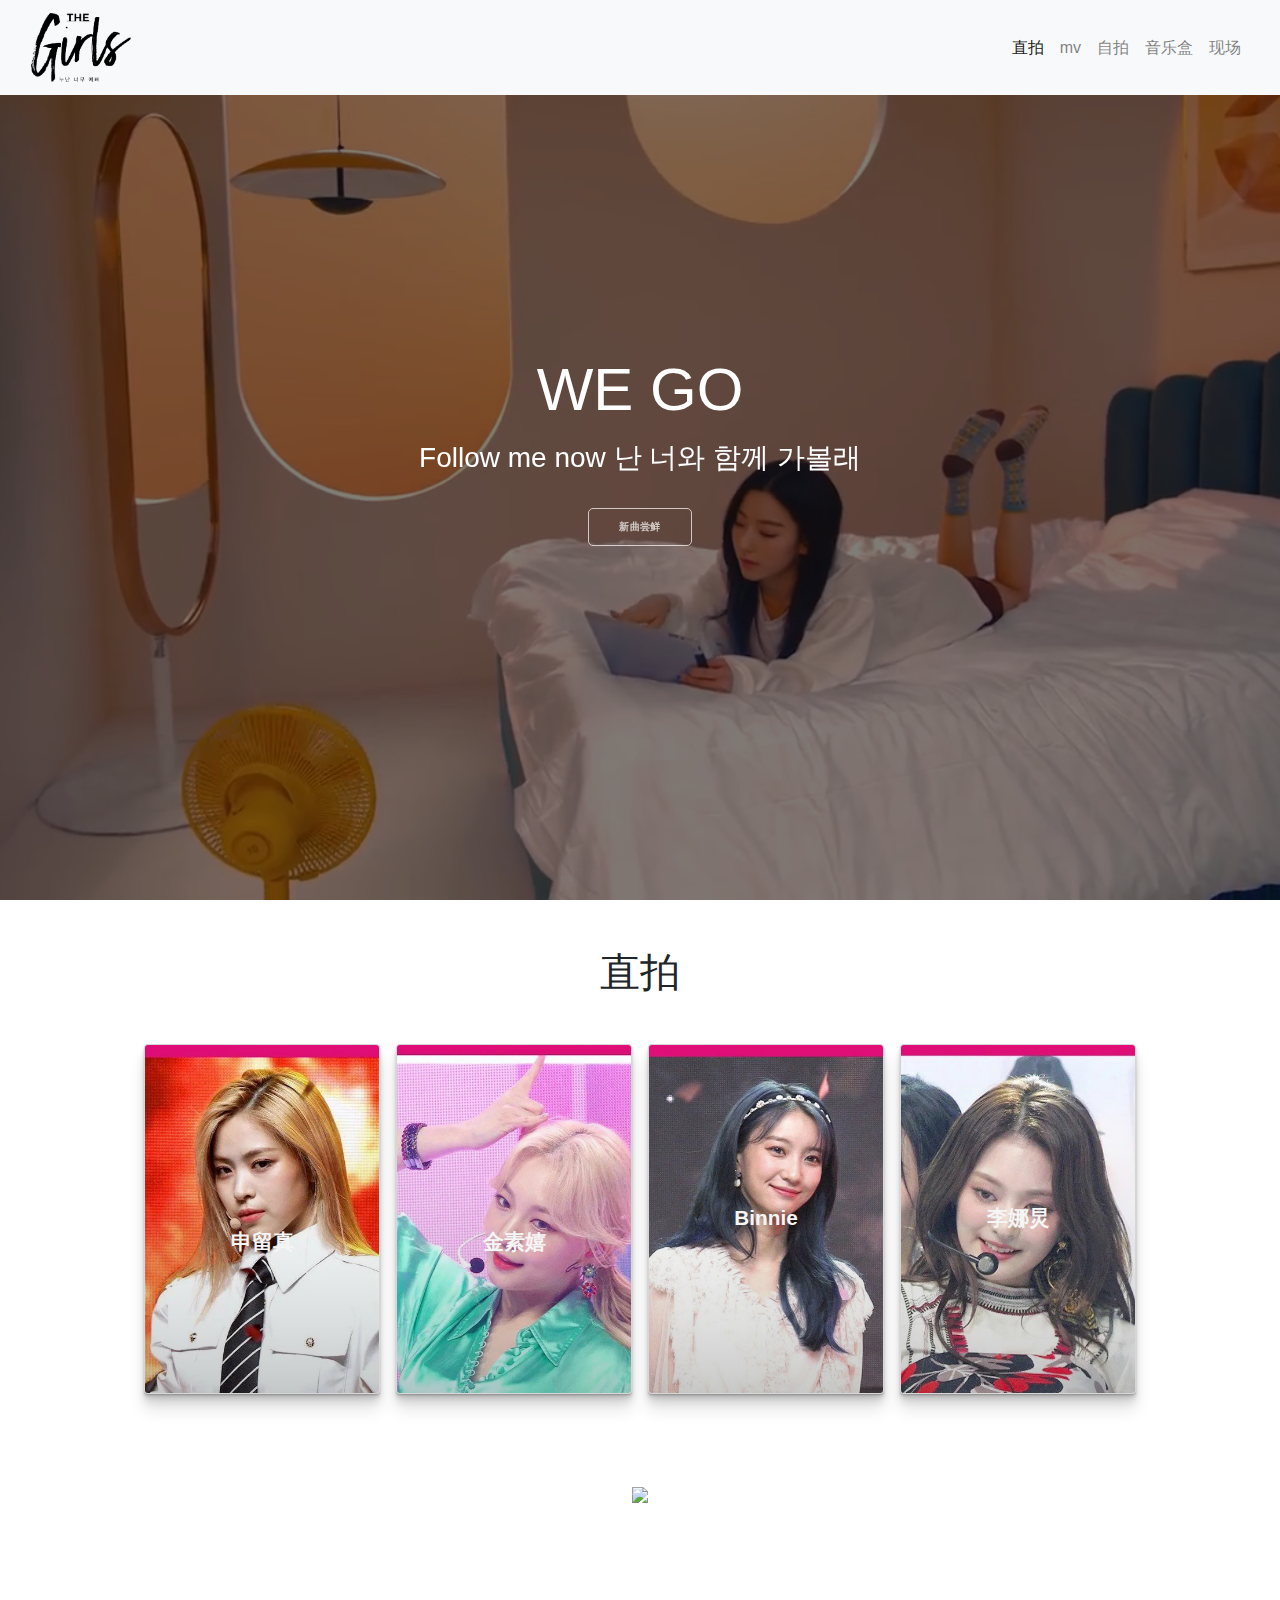
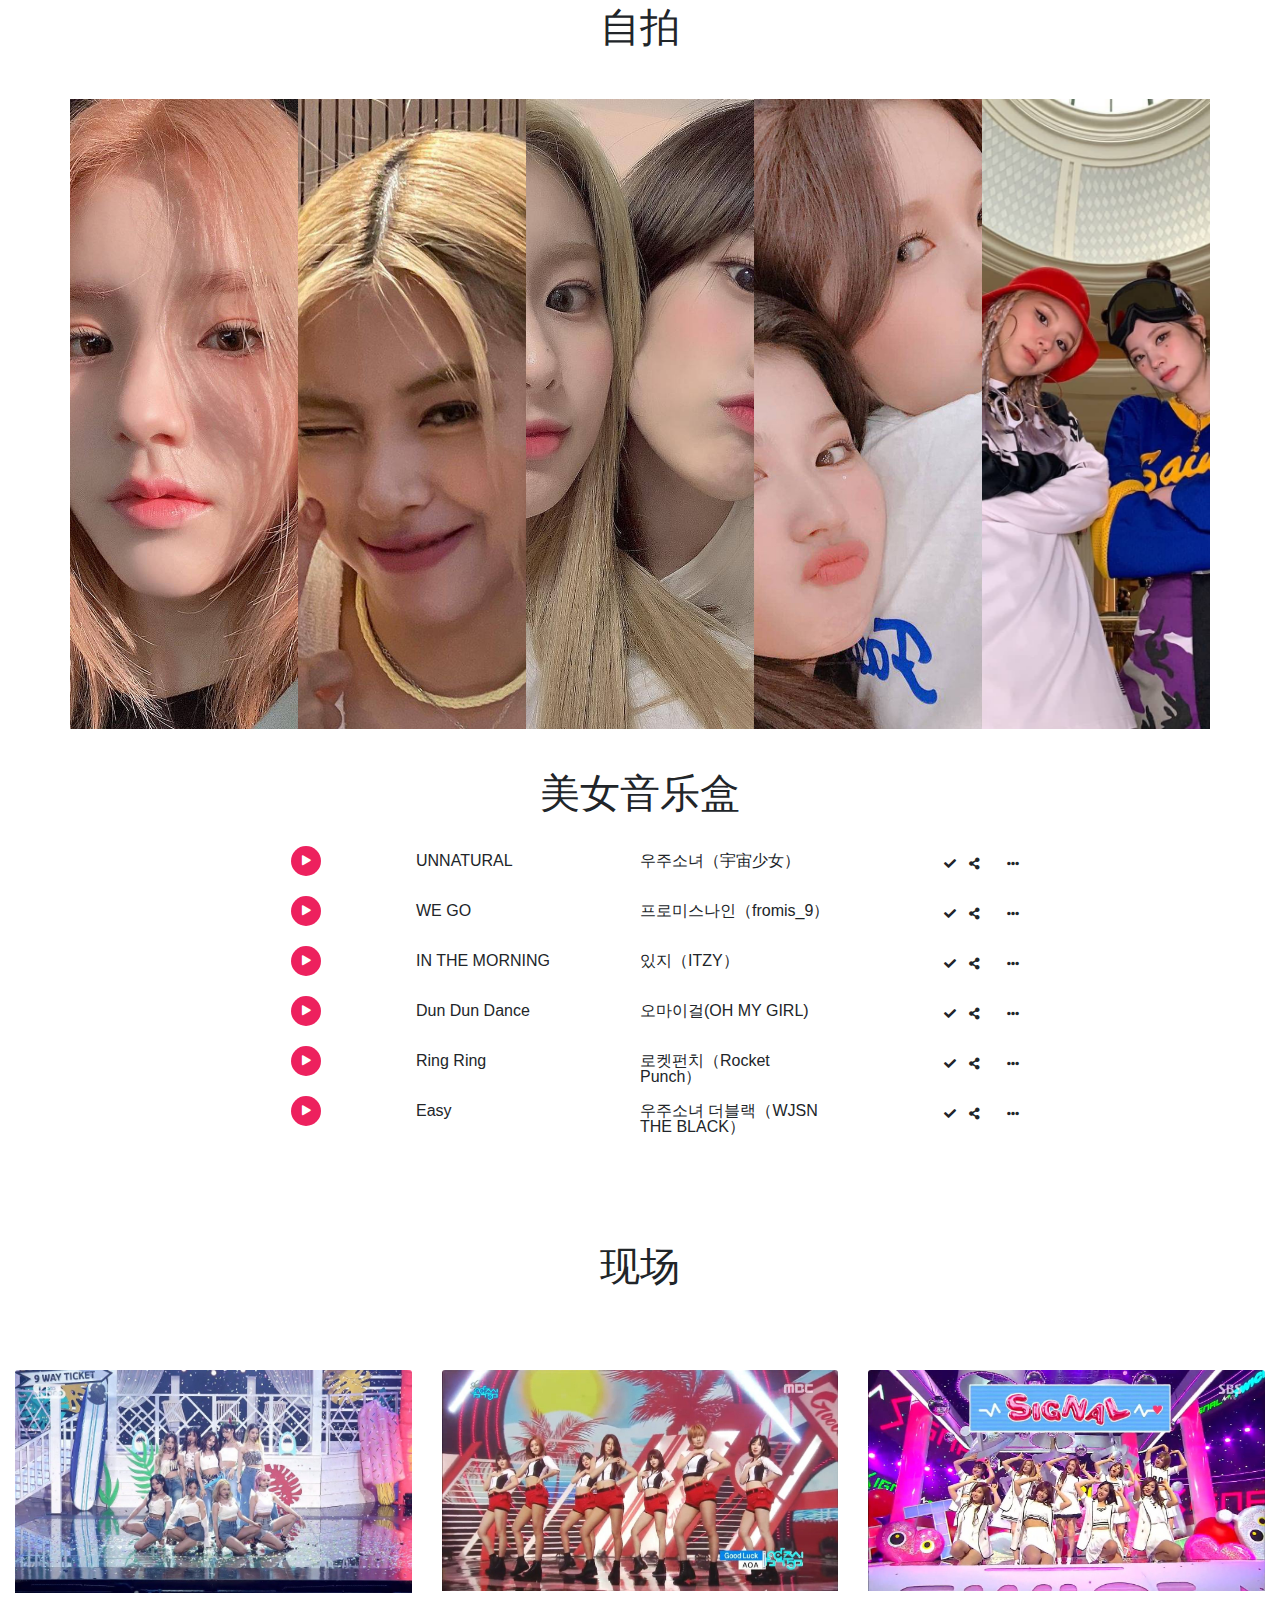
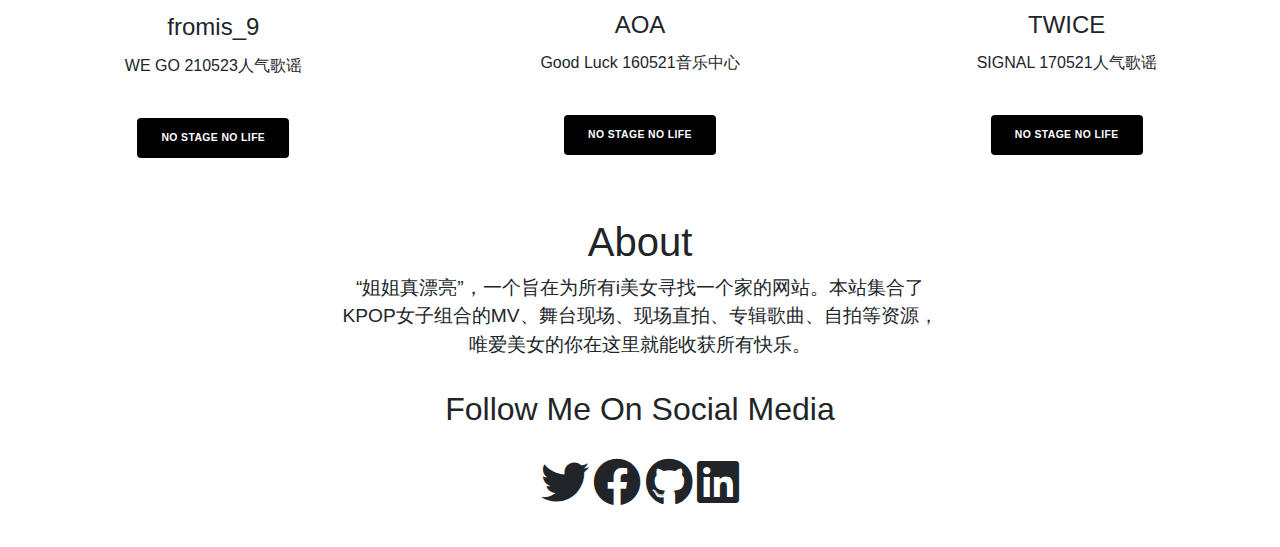
==== qizhongzuoye/index.html @ 553e5d80 "Add files via upload" ====
<!doctype html>
<html lang="zh-cmn-Hans">

<head>
    <!-- Required meta tags -->
    <meta charset="utf-8">
    <meta name="viewport" content="width=device-width, initial-scale=1, shrink-to-fit=no">

    <!-- Bootstrap CSS -->
    <link rel="stylesheet" href="https://stackpath.bootstrapcdn.com/bootstrap/4.4.1/css/bootstrap.min.css"
        integrity="sha384-Vkoo8x4CGsO3+Hhxv8T/Q5PaXtkKtu6ug5TOeNV6gBiFeWPGFN9MuhOf23Q9Ifjh" crossorigin="anonymous">

    <title>姐姐真漂亮</title>
    <link href="style1.css" rel="stylesheet">
    <link rel='stylesheet' href='https://cdnjs.cloudflare.com/ajax/libs/font-awesome/5.13.0/css/all.min.css'>
</head>

<body>
    <!-- <Navigation> -->
    <nav class="navbar navbar-expand-md navbar-light bg-light fixed-top">
        <div class="container-fluid">
            <a id="bu" class="navbar-brand" href="#"><img src="img/logo1.png" width="100"></a>
            <button class="navbar-toggler" type="button" data-toggle="collapse" data-target="#navbarResponsive">
                <span class="navbar-toggler-icon"></span>
            </button>
            <div class="collapse navbar-collapse" id="navbarResponsive">
                <ul class="navbar-nav ml-auto">
                    <li class="nav-item active">
                        <a class="nav-link" href="#">直拍</a>
                    </li>
                    <li class="nav-item">
                        <a class="nav-link" href="#">mv</a>
                    </li>
                    <li class="nav-item">
                        <a class="nav-link" href="#">自拍</a>
                    </li>
                    <li class="nav-item">
                        <a class="nav-link" href="#">音乐盒</a>
                    </li>
                    <li class="nav-item">
                        <a class="nav-link" href="#">现场</a>
                    </li>
                </ul>
            </div>
        </div>
    </nav>

    <!-- Video section -->
    <section class="showcase">
        <div class="video-container">
            <video src="mv.mp4" autoplay muted loop></video>
        </div>
        <div class="video-content">
            <h1>WE GO</h1>
            <h3>Follow me now 난 너와 함께 가볼래</h3>
            <a href="https://www.bilibili.com/video/BV1L44y1r77v/?spm_id_from=333.788.recommend_more_video.1" target="_blank" class="btn">新曲尝鲜</a>
        </div>
    </section>


    <!-- <Card Section> -->
    <br>
    <br>
    <h1>直拍</h1>
    <br>
    <main class="page-content">
        <div class="card">
            <div class="content">
                <h2 class="title">申留真</h2>
                <p class="copy">Sorry Not Sorry 210520MCD</p>
                <a href="https://www.bilibili.com/video/BV1fb4y1f7Zx?from=search&seid=12981323701495735032"
                    target="_blank">
                    <button class="btn">观看正片</button>
                </a>
            </div>
        </div>
        <div class="card">
            <div class="content">
                <h2 class="title">金素嬉</h2>
                <p class="copy">Ring Ring 210520MCD</p>
                <a href="https://www.bilibili.com/video/BV1Nq4y1E7M1?from=search&seid=527376627432659193"
                    target="_blank">
                <button class="btn">观看正片</button>
              </a>
            </div>
        </div>
        <div class="card">
            <div class="content">
                <h2 class="title">Binnie</h2>
                <p class="copy">Dear You 210513MCD</p>
                <a href="https://www.bilibili.com/video/BV18V411E7sR?from=search&seid=5433403711639036375"
                    target="_blank">
                <button class="btn">观看正片</button>
              </a>
            </div>
        </div>
        <div class="card">
            <div class="content">
                <h2 class="title">李娜炅</h2>
                <p class="copy">WE GO 210520MCD</p>
                <a href="https://www.bilibili.com/video/BV1964y1d7q9?from=search&seid=15380165243784729582"
                    target="_blank">
                    <button class="btn">观看正片</button>
                </a>
            </div>
        </div>
    </main>

    <!-- </image slider> -->
    <br>
    <br>
    <br>
    <div id="smile" class="carousel slide carousel-fade" data-ride="carousel">
        <ol class="carousel-indicators">
            <li data-target="#smile" data-slide-to="0" class="active"></li>
            <li data-target="#smile" data-slide-to="1"></li>
            <li data-target="#smile" data-slide-to="2"></li>
            <li data-target="#smile" data-slide-to="3"></li>
        </ol>
        <div class="carousel-inner">
            <div class="carousel-item active">
                <img src="img/slide1.jpg" style="width: 100%;">
                <div class="carousel-caption d-none d-md-block">
                    <h5>fromis_9</h5>
                    <p>第二张单曲专辑《9 WAY TICKET》</p>
                </div>
            </div>
            <div class="carousel-item">
                <img src="img/slide2.jpg" style="width: 100%;">
                <div class="carousel-caption d-none d-md-block">
                    <h5>Rocket Punch</h5>
                    <p>第一张单曲专辑《Ring Ring》</p>
                </div>
            </div>
            <div class="carousel-item">
                <img src="img/slide3.jpg" style="width: 100%;">
                <div class="carousel-caption d-none d-md-block">
                    <h5>TWICE</h5>
                    <p>第十张迷你专辑《Taste of Love》</p>
                </div>
            </div>
            <div class="carousel-item">
                <img src="img/slide4.jpg" style="width: 100%;">
                <div class="carousel-caption d-none d-md-block">
                    <h5>WJSN THE BLACK</h5>
                    <p>第一张单曲专辑《My attitude》</p>
                </div>
            </div>
        </div>
        <a class="carousel-control-prev" href="#smile" role="button" data-slide="prev">
            <span class="carousel-control-prev-icon" aria-hidden="true"></span>
            <span class="sr-only">Previous</span>
        </a>
        <a class="carousel-control-next" href="#smile" role="button" data-slide="next">
            <span class="carousel-control-next-icon" aria-hidden="true"></span>
            <span class="sr-only">Next</span>
        </a>
    </div>
    <hr class="my-4">

    <!-- Gallery Section-->
    <br>
    <br>
    <h1>自拍</h1>
    <div class="gallery container">
        <div class="gallery-wrap">
            <div class="item item-1"></div>
            <div class="item item-2"></div>
            <div class="item item-3"></div>
            <div class="item item-4"></div>
            <div class="item item-5"></div>
        </div>
    </div>

    <!-- Playlist Section -->
    <h1>美女音乐盒</h1>
    <div id="playlist"></div>

    <br>
    <br>
    <br>
    <br>
    <!-- <Card2 Section> -->
    <h1>现场</h1>
    <br>
    <br>
    <br>
    <div class="container-fluid">
        <div class="row">
            <div class="col-md-4">
                <div class="card2">
                    <img src="img/wego.jpeg" class="card-img-top">
                    <div class="card-body">
                        <h4 class="card-title text-center">fromis_9</h4>
                        <div style="text-align:center;">
                        <p class="card-text">WE GO 210523人气歌谣</p>
                        <a href="https://www.bilibili.com/video/BV1g64y1y72C?from=search&seid=3614672452175741250" target="_blank" class="btn btn-primary">No Stage No Life</a>
                        </div>
                    </div>
                </div>
            </div>
            <div class="col-md-4">
                <div class="card2">
                    <img src="img/goodluck.jpeg" class="card-img-top">
                    <div class="card-body">
                        <h4 class="card-title text-center">AOA</h4>
                        <div style="text-align:center;">
                        <p class="card-text">Good Luck 160521音乐中心</p>
                        <a href="https://www.bilibili.com/video/BV1oJ411L7KY?from=search&seid=6921126827927871274" target="_blank" class="btn btn-primary">No Stage No Life</a>
                      </div>
                    </div>
                </div>
            </div>
            <div class="col-md-4">
                <div class="card2">
                    <img src="img/signal.jpeg" class="card-img-top">
                    <div class="card-body">
                        <h4 class="card-title text-center">TWICE</h4>
                        <div style="text-align:center;">
                        <p class="card-text">SIGNAL 170521人气歌谣</p>
                        <a href="https://www.bilibili.com/video/BV1LX4y1G7ig?from=search&seid=4646871461143658791" target="_blank" class="btn btn-primary">No Stage No Life</a>
                      </div>
                    </div>
                </div>
            </div>
        </div>
    </div>

    <!-- About Section -->
    <section id="about">
        <h1>About</h1>
        <p>
          “姐姐真漂亮”，一个旨在为所有i美女寻找一个家的网站。本站集合了KPOP女子组合的MV、舞台现场、现场直拍、专辑歌曲、自拍等资源，唯爱美女的你在这里就能收获所有快乐。
        </p>
        <h2>Follow Me On Social Media</h2>
        <div class="social">
            <i class="fab fa-twitter fa-3x"></i>
            <i class="fab fa-facebook fa-3x"></i>
            <i class="fab fa-github fa-3x"></i>
            <i class="fab fa-linkedin fa-3x"></i>
        </div>
    </section>
</body>
<!-- jQuery first, then Popper.js, then Bootstrap JS -->
<script src="https://code.jquery.com/jquery-3.4.1.slim.min.js"
    integrity="sha384-J6qa4849blE2+poT4WnyKhv5vZF5SrPo0iEjwBvKU7imGFAV0wwj1yYfoRSJoZ+n"
    crossorigin="anonymous"></script>
<script src="https://cdn.jsdelivr.net/npm/popper.js@1.16.0/dist/umd/popper.min.js"
    integrity="sha384-Q6E9RHvbIyZFJoft+2mJbHaEWldlvI9IOYy5n3zV9zzTtmI3UksdQRVvoxMfooAo"
    crossorigin="anonymous"></script>
<script src="https://stackpath.bootstrapcdn.com/bootstrap/4.4.1/js/bootstrap.min.js"
    integrity="sha384-wfSDF2E50Y2D1uUdj0O3uMBJnjuUD4Ih7YwaYd1iqfktj0Uod8GCExl3Og8ifwB6"
    crossorigin="anonymous"></script>
<script src='https://use.fontawesome.com/48320372b1.js'></script>
<script src="script.js"></script>

</html>
---- qizhongzuoye/style1.css ----
/* card style */
:root {
  --d: 700ms;
  --e: cubic-bezier(0.19, 1, 0.22, 1);
  --font-sans: "Rubik", sans-serif;
  --font-serif: "Cardo", serif;
}

* {
  box-sizing: border-box;
}

html, body {
  height: 100%;
}

body {
  display: grid;
  place-items: center;
}

.page-content {
  display: grid;
  grid-gap: 1rem;
  padding: 1rem;
  max-width: 1024px;
  margin: 0 auto;
  font-family: var(--font-sans);
}

@media (min-width: 600px) {
  .page-content {
    grid-template-columns: repeat(2, 1fr);
  }
}

@media (min-width: 800px) {
  .page-content {
    grid-template-columns: repeat(4, 1fr);
  }
}

.card {
  position: relative;
  display: flex;
  align-items: flex-end;
  overflow: hidden;
  padding: 1rem;
  width: 100%;
  text-align: center;
  color: whitesmoke;
  background-color: whitesmoke;
  box-shadow: 0 1px 1px rgba(0, 0, 0, 0.1), 0 2px 2px rgba(0, 0, 0, 0.1), 0 4px 4px rgba(0, 0, 0, 0.1), 0 8px 8px rgba(0, 0, 0, 0.1), 0 16px 16px rgba(0, 0, 0, 0.1);
}

@media (min-width: 600px) {
  .card {
    height: 350px;
  }
}

.card:before {
  content: "";
  position: absolute;
  top: 0;
  left: 0;
  width: 100%;
  height: 110%;
  background-size: cover;
  background-position: 0 0;
  transition: transform calc(var(--d) * 1.5) var(--e);
  pointer-events: none;
}

.card:after {
  content: "";
  display: block;
  position: absolute;
  top: 0;
  left: 0;
  width: 100%;
  height: 200%;
  pointer-events: none;
  background-image: linear-gradient(to bottom, rgba(0, 0, 0, 0) 0%, rgba(0, 0, 0, 0.009) 11.7%, rgba(0, 0, 0, 0.034) 22.1%, rgba(0, 0, 0, 0.072) 31.2%, rgba(0, 0, 0, 0.123) 39.4%, rgba(0, 0, 0, 0.182) 46.6%, rgba(0, 0, 0, 0.249) 53.1%, rgba(0, 0, 0, 0.32) 58.9%, rgba(0, 0, 0, 0.394) 64.3%, rgba(0, 0, 0, 0.468) 69.3%, rgba(0, 0, 0, 0.54) 74.1%, rgba(0, 0, 0, 0.607) 78.8%, rgba(0, 0, 0, 0.668) 83.6%, rgba(0, 0, 0, 0.721) 88.7%, rgba(0, 0, 0, 0.762) 94.1%, rgba(0, 0, 0, 0.79) 100%);
  transform: translateY(-50%);
  transition: transform calc(var(--d) * 2) var(--e);
}

.card:nth-child(1):before {
  background-image: url(img/zhipai1.jpeg);
}

.card:nth-child(2):before {
  background-image: url(img/zhipai2.jpeg)}

.card:nth-child(3):before {
  background-image: url(img/zhipai3.jpeg)}

.card:nth-child(4):before {
  background-image: url(img/zhipai4.jpg)}

.content {
  position: relative;
  display: flex;
  flex-direction: column;
  align-items: center;
  width: 100%;
  padding: 1rem;
  transition: transform var(--d) var(--e);
  z-index: 1;
}

.content>*+* {
  margin-top: 1rem;
}

.title {
  font-size: 1.3rem;
  font-weight: bold;
  line-height: 1.2;
}

.copy {
  font-family: var(--font-serif);
  font-size: 1.125rem;
  font-style: italic;
  line-height: 1.35;
}

.btn {
  cursor: pointer;
  margin-top: 1.5rem;
  padding: 0.75rem 1.5rem;
  font-size: 0.65rem;
  font-weight: bold;
  letter-spacing: 0.025rem;
  text-transform: uppercase;
  color: white;
  background-color: black;
  border: none;
}

.btn:hover {
  background-color: #0d0d0d;
}

.btn:focus {
  outline: 1px dashed yellow;
  outline-offset: 3px;
}

@media (hover: hover) and (min-width: 600px) {
  .card:after {
    transform: translateY(0);
  }
  .content {
    transform: translateY(calc(100% - 4.5rem));
  }
  .content>*:not(.title) {
    opacity: 0;
    transform: translateY(1rem);
    transition: transform var(--d) var(--e), opacity var(--d) var(--e);
  }
  .card:hover, .card:focus-within {
    align-items: center;
  }
  .card:hover:before, .card:focus-within:before {
    transform: translateY(-4%);
  }
  .card:hover:after, .card:focus-within:after {
    transform: translateY(-50%);
  }
  .card:hover .content, .card:focus-within .content {
    transform: translateY(0);
  }
  .card:hover .content>*:not(.title), .card:focus-within .content>*:not(.title) {
    opacity: 1;
    transform: translateY(0);
    transition-delay: calc(var(--d) / 8);
  }
  .card:focus-within:before, .card:focus-within:after, .card:focus-within .content, .card:focus-within .content>*:not(.title) {
    transition-duration: 0s;
  }
}

/* playlist style */

#playlist {
  position: relative;
  margin: 10px auto;
  width: 60%;
  border-top: 1px solid rgba(255, 255, 255, 0.1);
}

#play_item {
  position: relative;
  height: 50px;
  border-bottom: 1px solid rgba(255, 255, 255, 0.1);
  overflow: hidden;
  transition: all .4s ease-in-out 0s;
}

#play_item.active, #play_item:hover {
  height: 80px;
  color: #ed215e;
}

.item_gif {
  position: absolute;
  top: -10px;
  left: 20px;
  width: 100px;
  height: 100px;
  border-radius: 100%;
  box-shadow: 0 0 0 10px rgba(255, 255, 255, 0.1);
  opacity: 0;
  overflow: hidden;
  transition: all .4s ease-in-out 0s;
}

.item_gif div {
  width: 100px;
  height: 100px;
}

.active .item_gif, #play_item:hover .item_gif {
  opacity: 1;
}

.item_play {
  position: absolute;
  top: 10px;
  left: 35px;
  height: 30px;
  width: 30px;
  color: #fff;
  text-align: center;
  background: #ed215e;
  border: none;
  border-radius: 100%;
  cursor: pointer;
  z-index: 9;
  transition: all .4s ease-in-out 0s;
}

.item_play.fa-play:before, .item_play.fa-pause:before {
  display: block;
  padding: 9px 0 0 0;
  font-size: 10px;
}

.active .item_play, #play_item:hover .item_play {
  position: absolute;
  top: 40px;
  left: 110px;
  height: 30px;
  width: 30px;
}

.item_name, .item_artist {
  position: absolute;
  left: 160px;
  top: 50%;
  margin: -8px 0 0 0;
  width: 25%;
  font-size: 16px;
  line-height: 16px;
}

.item_artist {
  left: 50%;
}

.item_quote {
  position: absolute;
  right: -50px;
  top: 10px;
  width: 30%;
  text-align: right;
  font-style: italic;
  font-size: 11px;
  font-weight: 100;
  opacity: 0;
  transition: all .4s ease-in-out 0s;
}

.active .item_quote, #play_item:hover .item_quote {
  right: 10px;
  color: rgba(255, 255, 255, .5);
  opacity: 1;
}

.item_icons {
  position: absolute;
  right: 0;
  top: 50%;
  margin: -6px 0 0 0;
  font-size: 12px;
  transition: all .3s ease-in-out 0s;
}

.item_icons .fa {
  margin: 0 5px;
}

.active .item_icons, #play_item:hover .item_icons {
  opacity: 0;
  color: #fff;
}

/* selfie gallery style */
.gallery.container {
  padding: 40px 0;
  margin: 0 auto;
  width: 1140px;
}

.gallery-wrap {
  display: flex;
  flex-direction: row;
  width: 100%;
  height: 70vh;
}

.item {
  flex: 1;
  height: 100%;
  background-position: center;
  background-size: cover;
  background-repeat: none;
  transition: flex 0.8s ease;
}
.item:hover {
  flex: 7;
}

.item-1 {
  background-image: url("img/zipai1.JPG");
}

.item-2 {
  background-image: url("img/zipai2.JPG");
}

.item-3 {
  background-image: url("img/zipai3.JPG");
}

.item-4 {
  background-image: url("img/zipai4.JPG");
}

.item-5 {
  background-image: url("img/zipai5.jpg");
}


/* video section style */
.video-content>a {
	text-decoration: none;
	color: var(--primary-color);
}

.video-content>h1 {
	font-weight: 300;
	font-size: 60px;
	line-height: 1.2;
	margin-bottom: 15px;
}

.showcase {
	height: 100vh;
	display: flex;
	align-items: center;
	justify-content: center;
	text-align: center;
	color: #fff;
	padding: 0 20px;
}

.video-container {
	position: absolute;
	top: 0;
	left: 0;
	width: 100%;
	height: 100%;
	overflow: hidden;
	background: var(--primary-color) url('./https://traversymedia.com/downloads/cover.jpg') no-repeat center
		center/cover;
}

.video-container video {
	min-width: 100%;
	min-height: 100%;
  position: absolute;
	top: 50%;
	left: 50%;
	transform: translate(-50%, -50%);
	object-fit: cover;
}

.video-container:after {
	content: '';
	z-index: 1;
	height: 100%;
	width: 100%;
	top: 0;
	left: 0;
	background: rgba(0, 0, 0, 0.5);
	position: absolute;
}

.video-content {
	z-index: 2;
}

.video-content>.btn {
	display: inline-block;
	padding: 10px 30px;
	background: var(--primary-color);
	color: #fff;
	border-radius: 5px;
	border: solid #fff 1px;
	margin-top: 25px;
	opacity: 0.7;
}

.video-content>.btn:hover {
	transform: scale(0.98);
}

/* about style */
#about {
	padding: 40px;
	text-align: center;
}

#about p {
	font-size: 1.2rem;
	max-width: 600px;
	margin: auto;
}

#about h2 {
	margin: 30px 0;
	color: var(--primary-color);
}

.social a {
	margin: 0 5px;
}
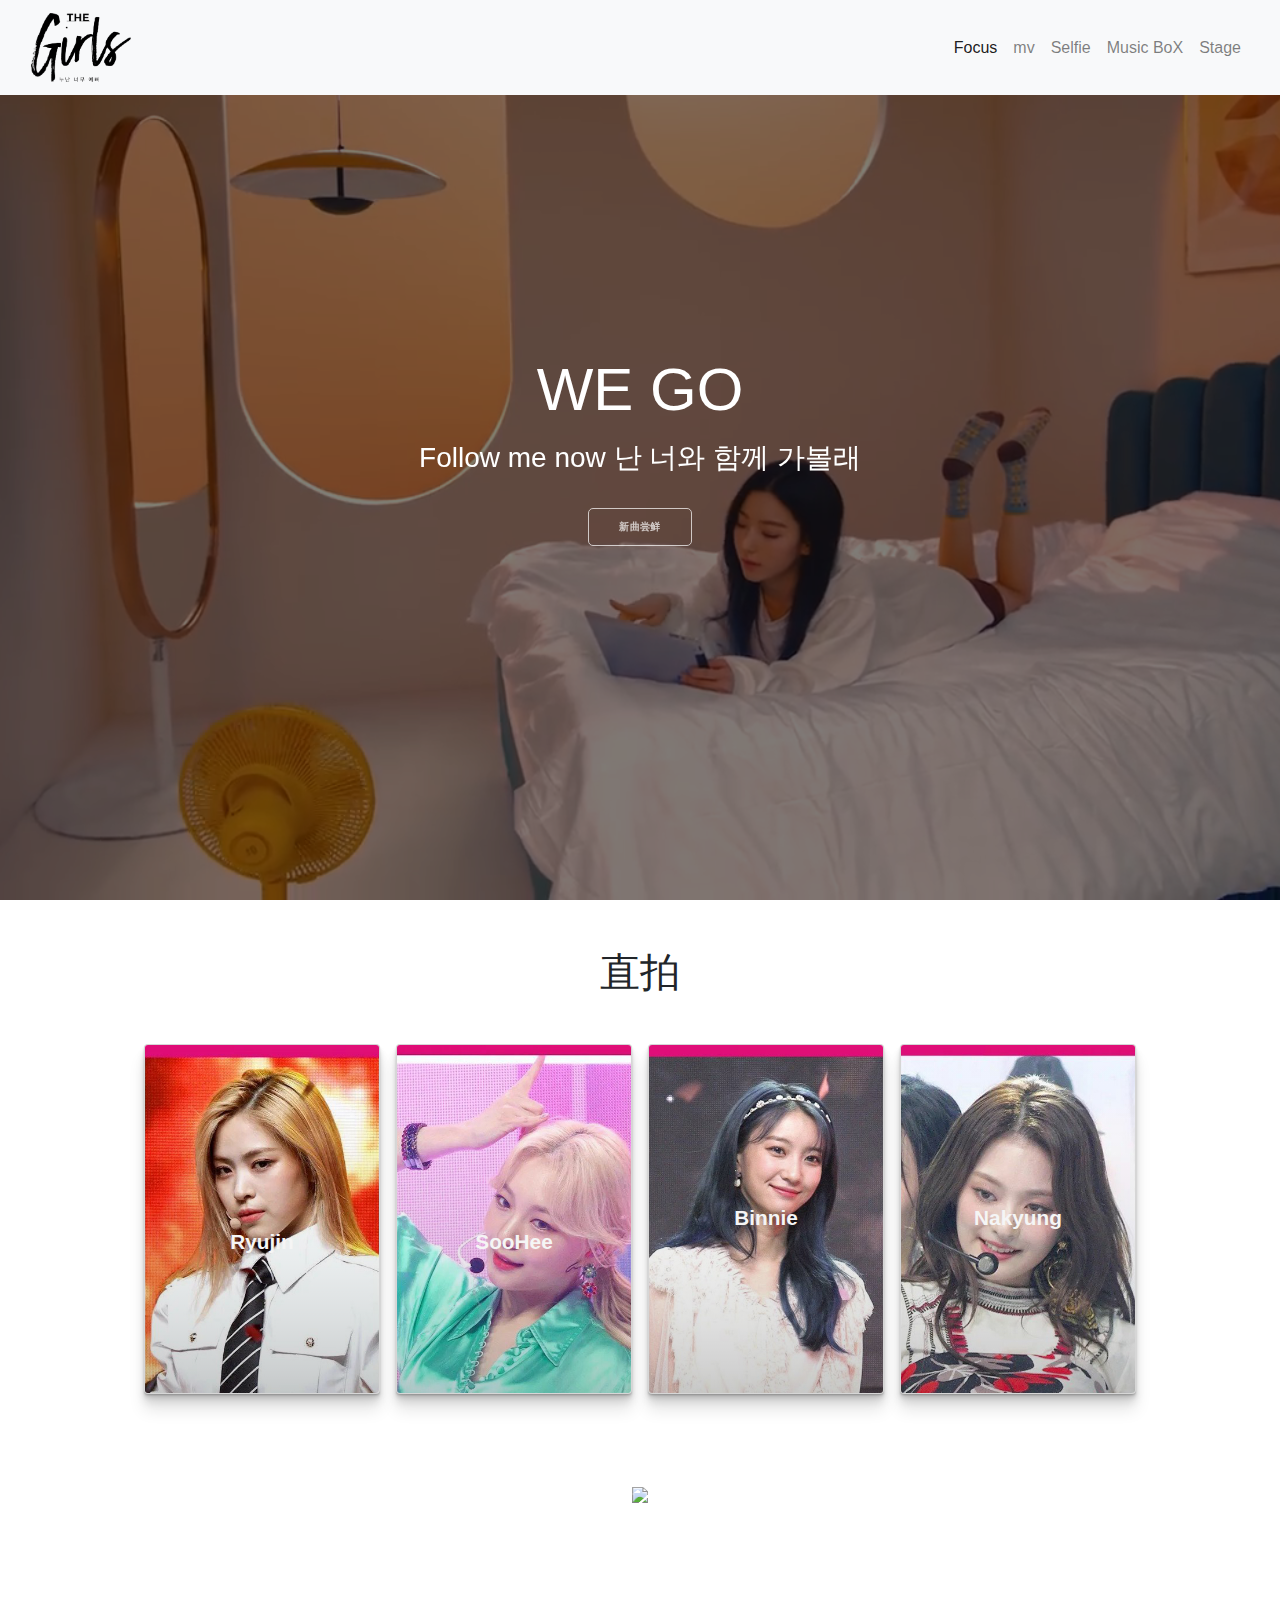
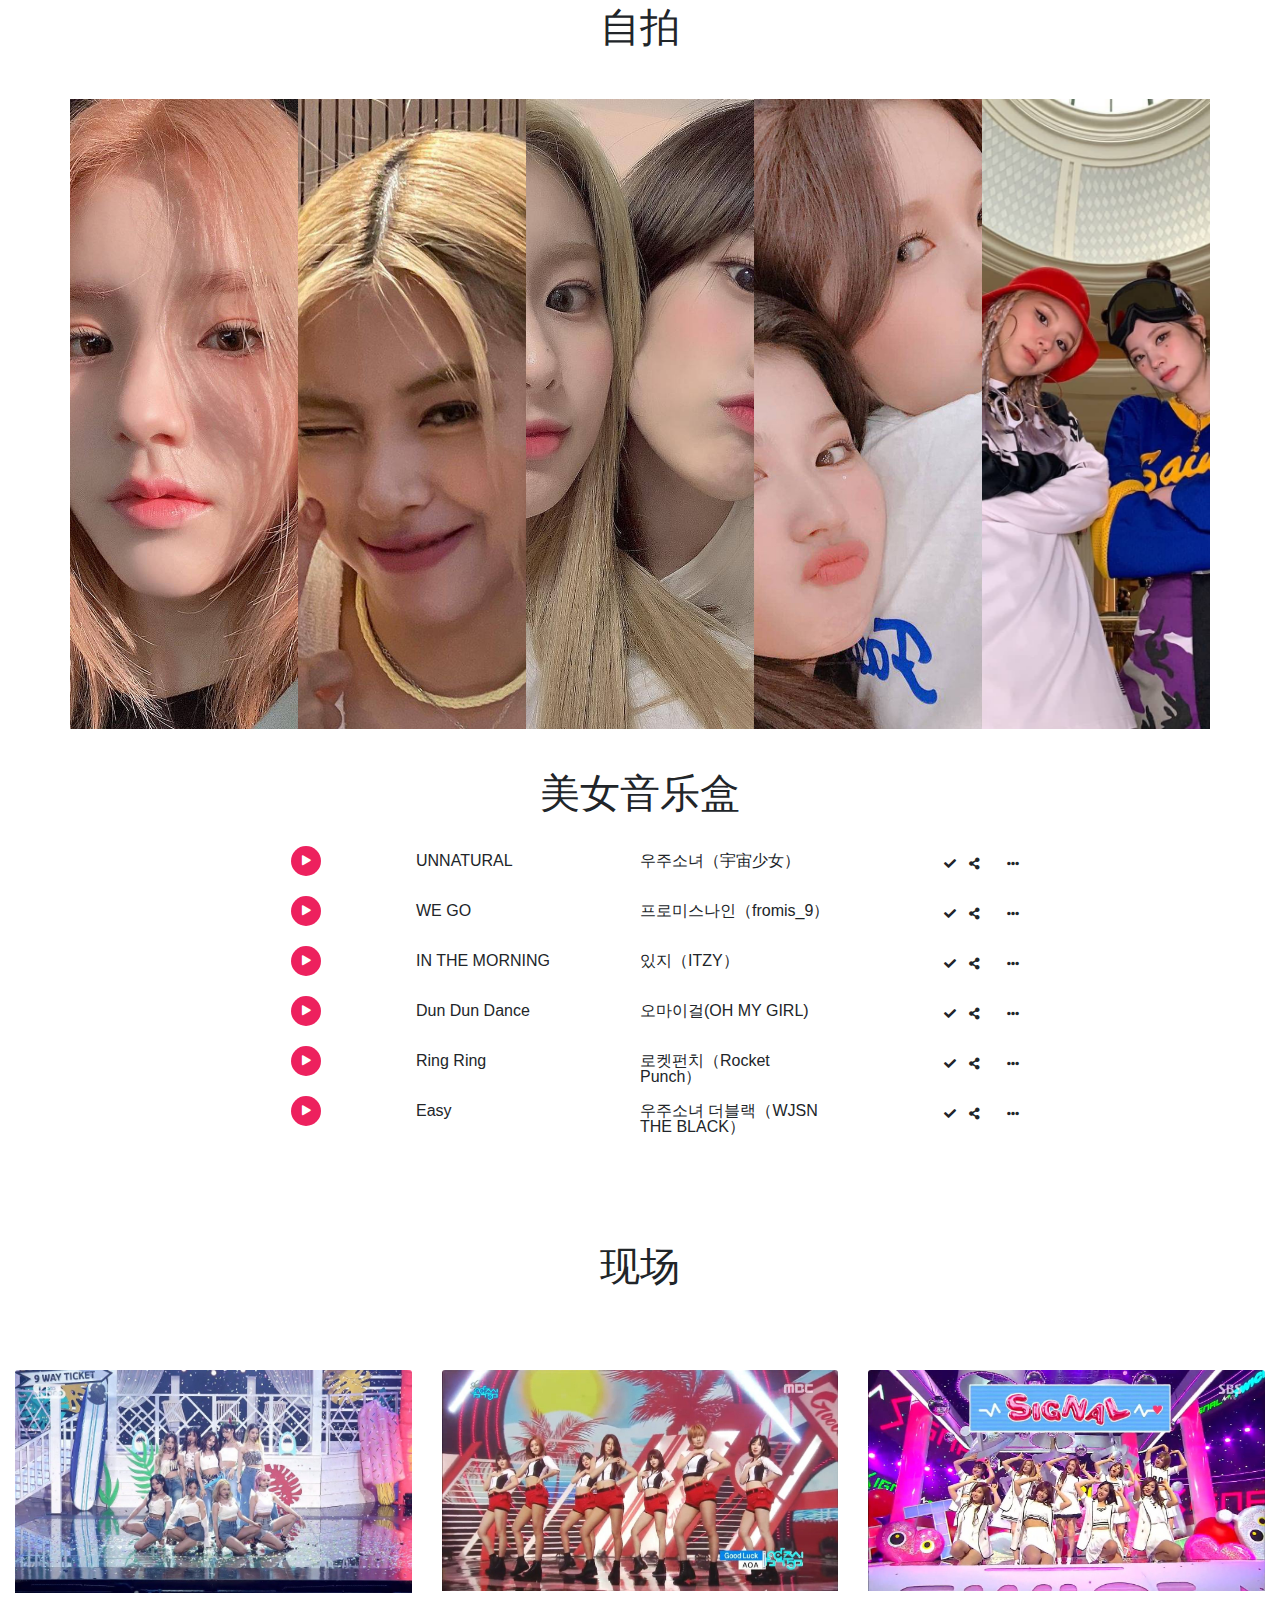
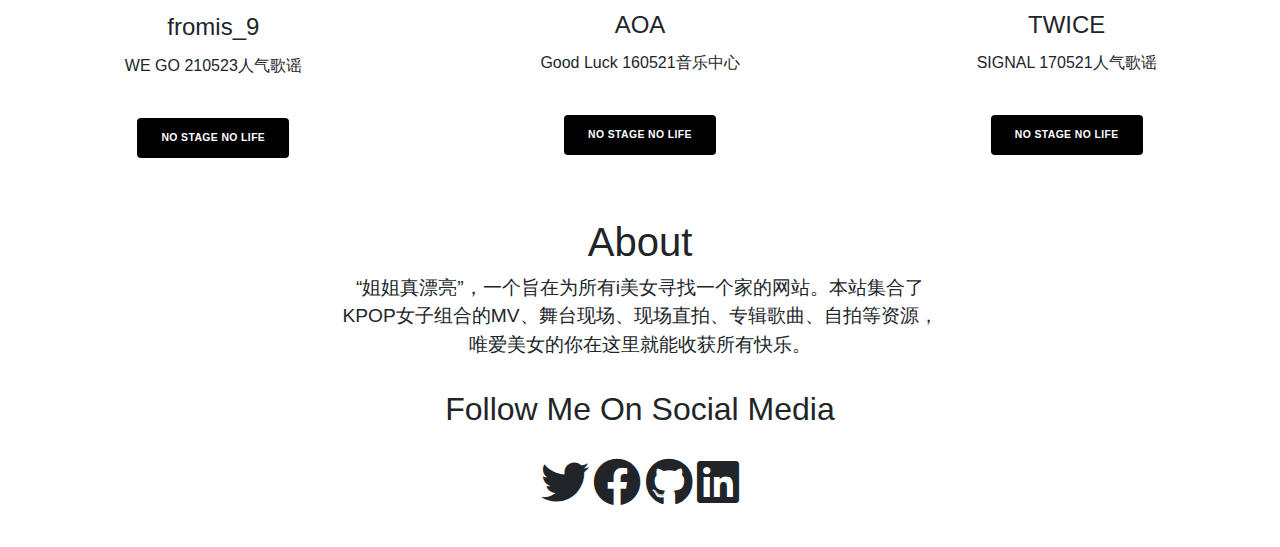
==== commit 569eb4a3: "Update index.html" ====
--- a/qizhongzuoye/index.html
+++ b/qizhongzuoye/index.html
@@ -26,19 +26,19 @@
             <div class="collapse navbar-collapse" id="navbarResponsive">
                 <ul class="navbar-nav ml-auto">
                     <li class="nav-item active">
-                        <a class="nav-link" href="#">直拍</a>
+                        <a class="nav-link" href="#">Focus</a>
                     </li>
                     <li class="nav-item">
                         <a class="nav-link" href="#">mv</a>
                     </li>
                     <li class="nav-item">
-                        <a class="nav-link" href="#">自拍</a>
-                    </li>
-                    <li class="nav-item">
-                        <a class="nav-link" href="#">音乐盒</a>
-                    </li>
-                    <li class="nav-item">
-                        <a class="nav-link" href="#">现场</a>
+                        <a class="nav-link" href="#">Selfie</a>
+                    </li>
+                    <li class="nav-item">
+                        <a class="nav-link" href="#">Music BoX</a>
+                    </li>
+                    <li class="nav-item">
+                        <a class="nav-link" href="#">Stage</a>
                     </li>
                 </ul>
             </div>
@@ -66,7 +66,7 @@
     <main class="page-content">
         <div class="card">
             <div class="content">
-                <h2 class="title">申留真</h2>
+                <h2 class="title">Ryujin</h2>
                 <p class="copy">Sorry Not Sorry 210520MCD</p>
                 <a href="https://www.bilibili.com/video/BV1fb4y1f7Zx?from=search&seid=12981323701495735032"
                     target="_blank">
@@ -76,7 +76,7 @@
         </div>
         <div class="card">
             <div class="content">
-                <h2 class="title">金素嬉</h2>
+                <h2 class="title">SooHee</h2>
                 <p class="copy">Ring Ring 210520MCD</p>
                 <a href="https://www.bilibili.com/video/BV1Nq4y1E7M1?from=search&seid=527376627432659193"
                     target="_blank">
@@ -96,7 +96,7 @@
         </div>
         <div class="card">
             <div class="content">
-                <h2 class="title">李娜炅</h2>
+                <h2 class="title">Nakyung</h2>
                 <p class="copy">WE GO 210520MCD</p>
                 <a href="https://www.bilibili.com/video/BV1964y1d7q9?from=search&seid=15380165243784729582"
                     target="_blank">
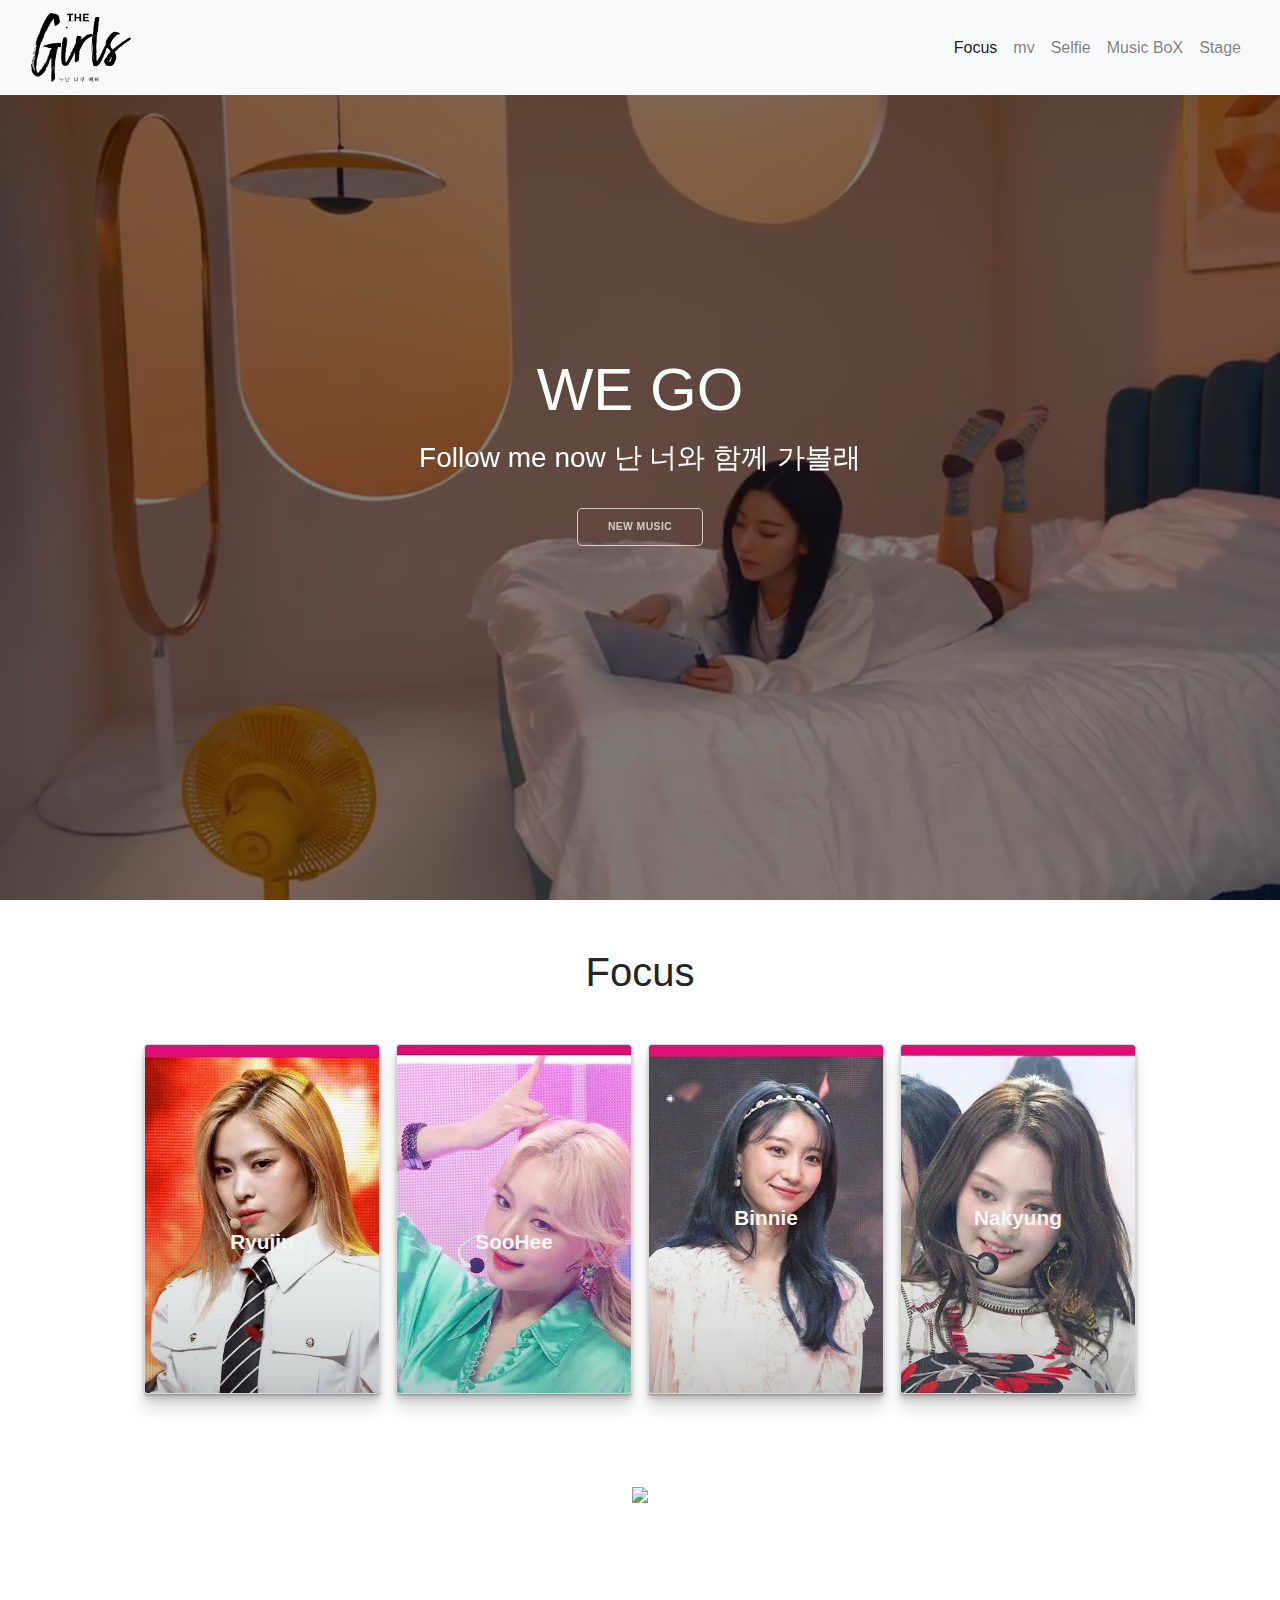
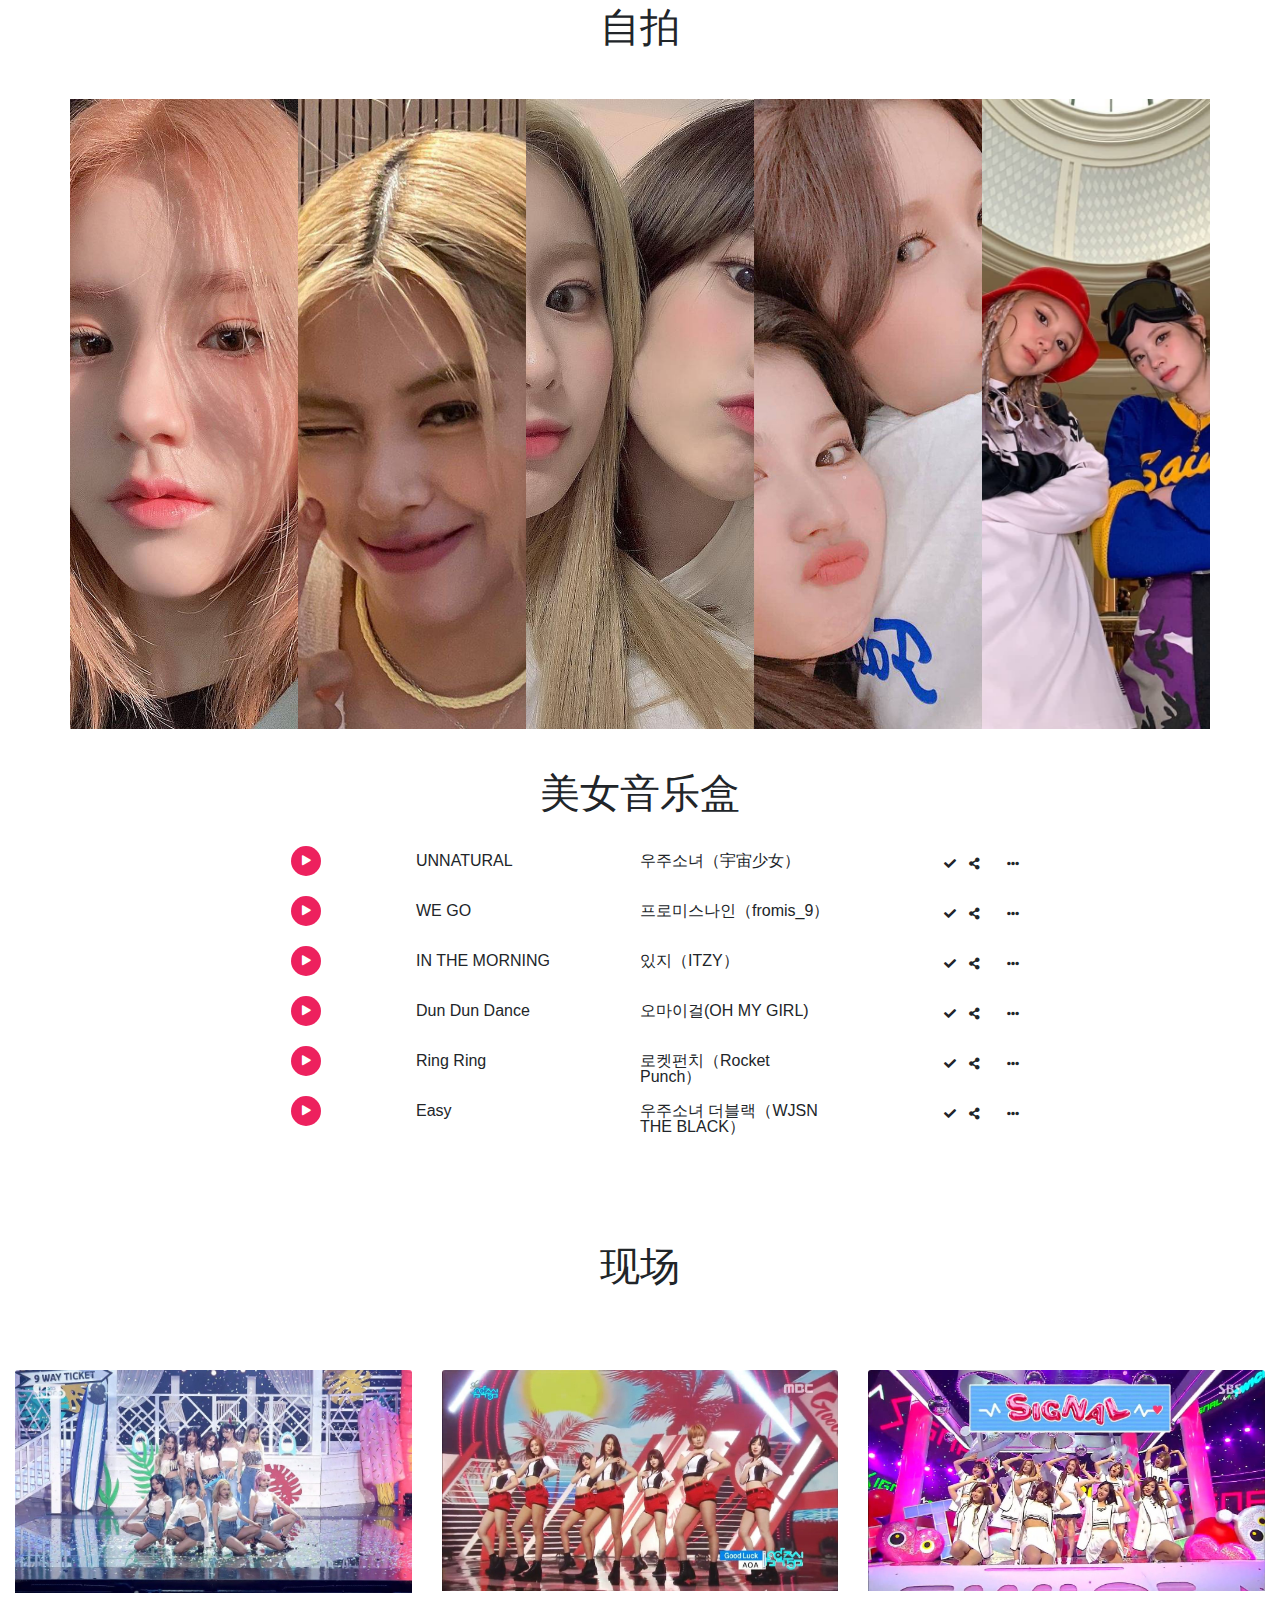
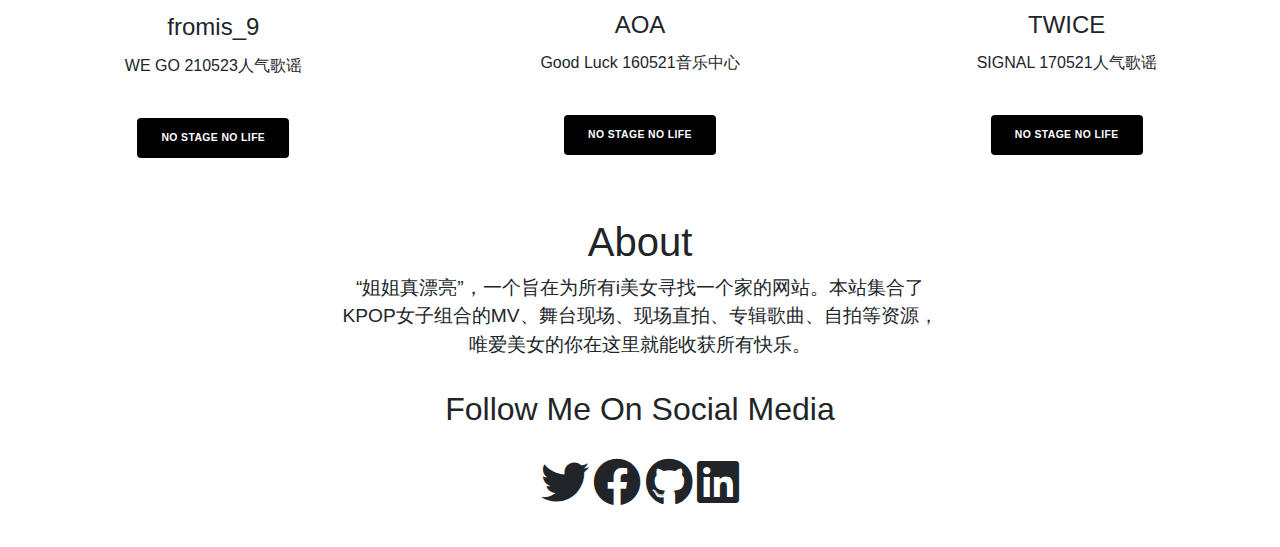
==== commit a7c881d1: "Update index.html" ====
--- a/qizhongzuoye/index.html
+++ b/qizhongzuoye/index.html
@@ -53,7 +53,7 @@
         <div class="video-content">
             <h1>WE GO</h1>
             <h3>Follow me now 난 너와 함께 가볼래</h3>
-            <a href="https://www.bilibili.com/video/BV1L44y1r77v/?spm_id_from=333.788.recommend_more_video.1" target="_blank" class="btn">新曲尝鲜</a>
+            <a href="https://www.bilibili.com/video/BV1L44y1r77v/?spm_id_from=333.788.recommend_more_video.1" target="_blank" class="btn">New Music</a>
         </div>
     </section>
 
@@ -61,7 +61,7 @@
     <!-- <Card Section> -->
     <br>
     <br>
-    <h1>直拍</h1>
+    <h1>Focus</h1>
     <br>
     <main class="page-content">
         <div class="card">
